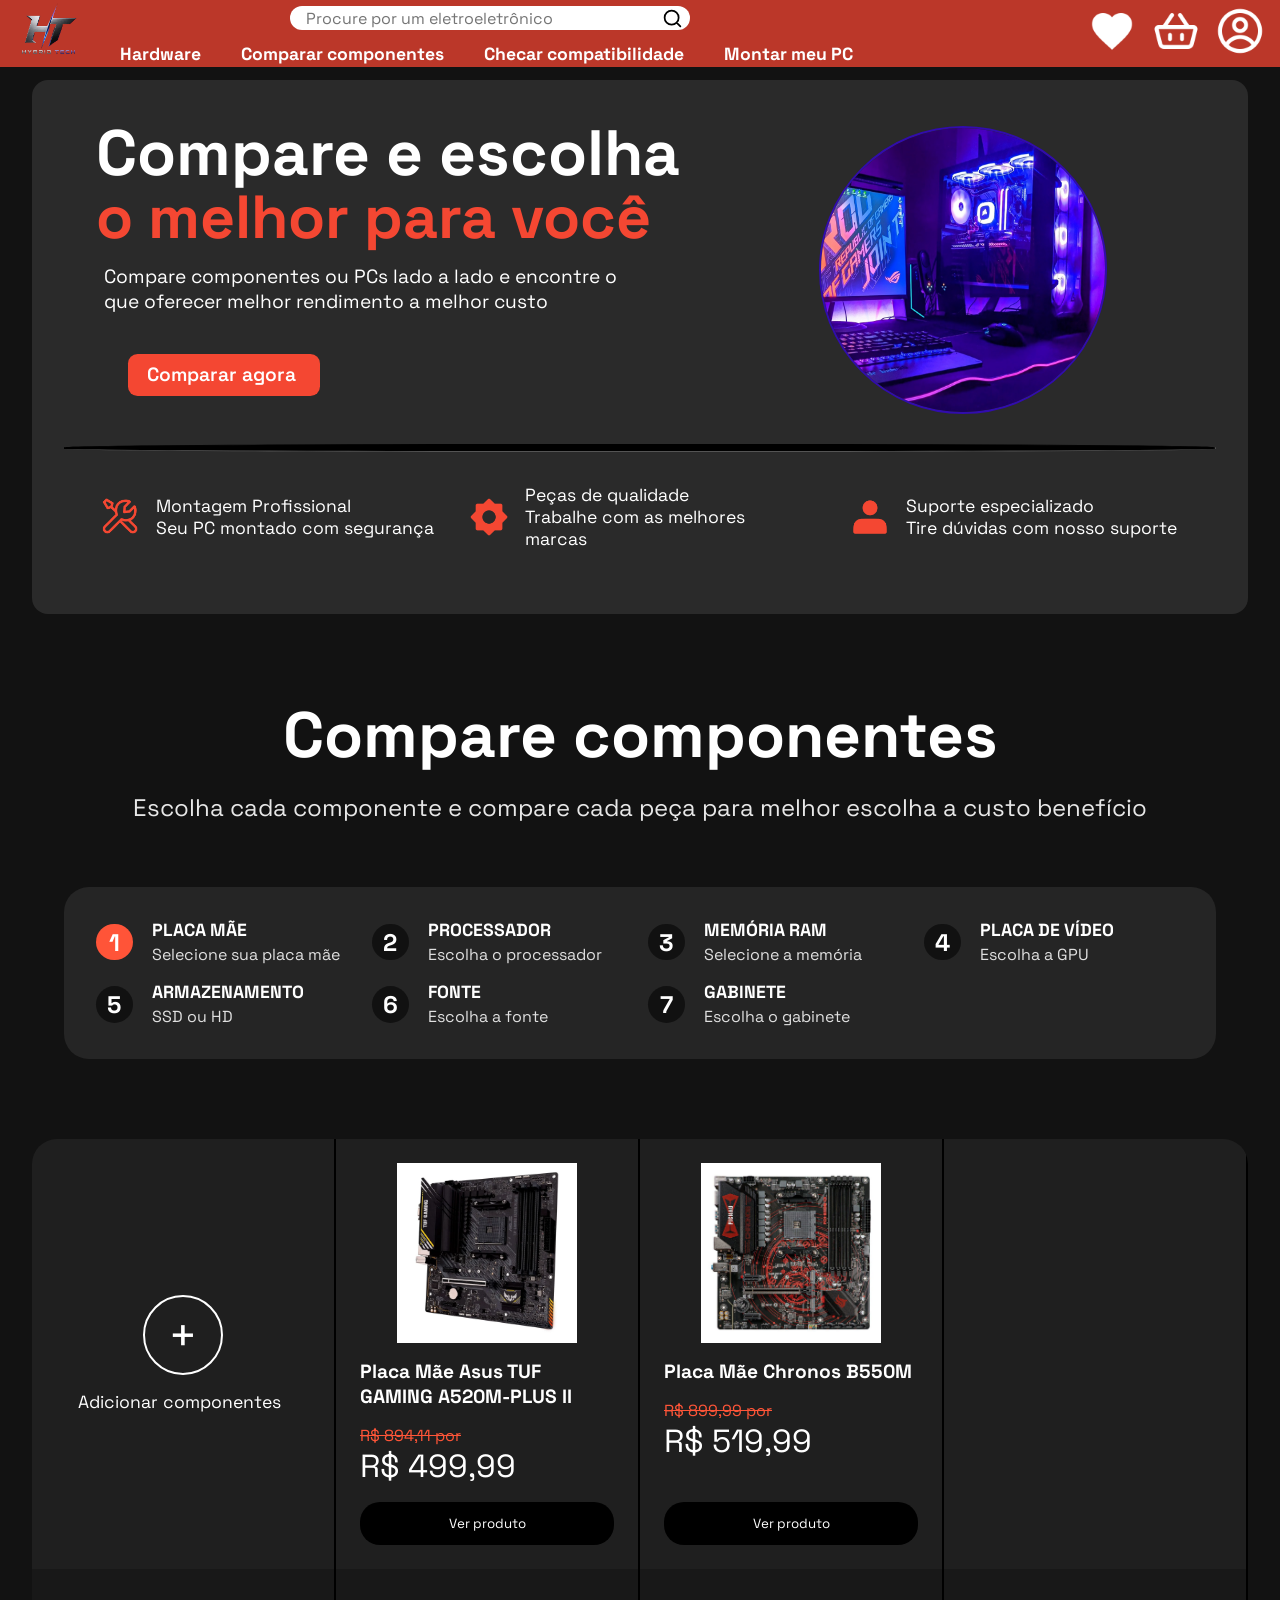
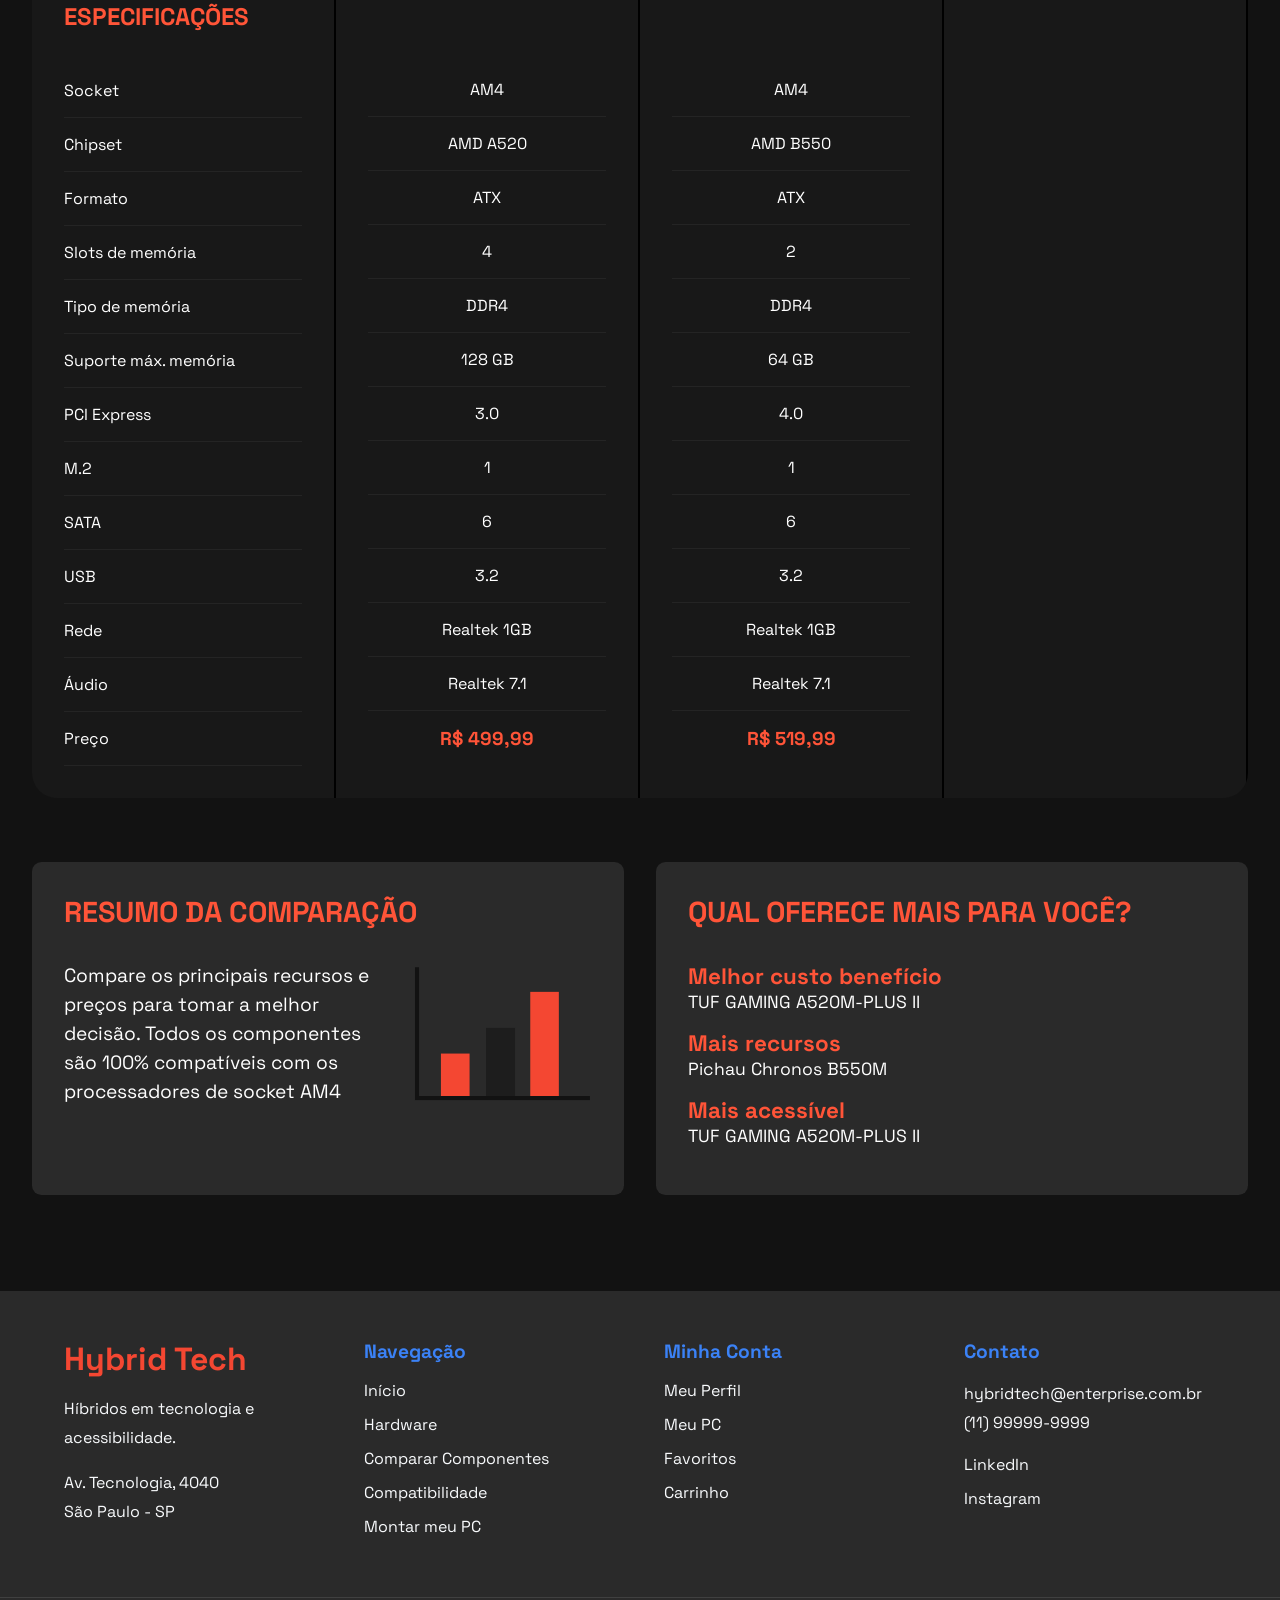
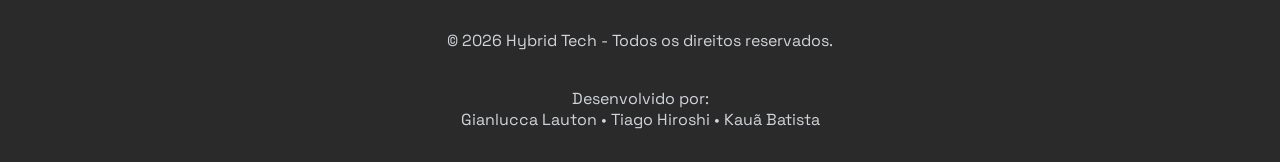
==== pages/comparacao.html @ 7f72a118 "primeiro commit" ====
<!DOCTYPE html>
<html lang="pt-BR">
<head>
    <meta charset="UTF-8">
    <meta name="viewport" content="width=device-width, initial-scale=1.0">
    <title>Comparação de Componentes</title>

    <link rel="preconnect" href="https://fonts.googleapis.com">
<link rel="preconnect" href="https://fonts.gstatic.com" crossorigin>
<link href="https://fonts.googleapis.com/css2?family=Space+Grotesk:wght@300..700&display=swap" rel="stylesheet">

    <link rel="stylesheet" href="../style.css">
    <link rel="stylesheet" href="../css/comparacao-montagem.css">
    <link rel="stylesheet" href="../css/comparacao.css">
    
</head>
<body>

<header>
    <section class="nav-bar">
    
        <div class="logo">
    
            <a href="../index.html"><img src="../icon/hybrid-tech-icon.png" alt="Hybrid Tech Icon"> </a>
        </div>
    
    
        <div class="coluna-nav">
    
            <div class="search">
            <input type="text" placeholder="Procure por um eletroeletrônico">
            <img src="../assets/search.svg" alt="Pesquisar">
            </div>
            <div class="menu">
            <nav>
                <a href="./hardware.html">Hardware</a>
                <a href="./comparacao.html">Comparar componentes</a>
                <a href="./compatibilidade.html">Checar compatibilidade</a>
                <a href="./montagem.html">Montar meu PC</a>
            </nav>
            </div>
    
        </div>
    
    
        <div class="user-shop">
    
            <div class="heart-shop">
                <a href="#lista-de-desejos"> <img src="../assets/heart.png" alt="Lista de Desejos">
    
                </a>
            </div>
    
            <div class="basket-shop">
                <a href="#carrinho-de-compras"> <img src="../assets/shop-basket.png" alt="Carrinho de Compras"></a></div>
    
            <div class="profile-shop">
                <a href="#perfil-do-usuário"> <img src="../assets/profile.png" alt="Perfil do Usuário"></a>
            </div>
    
        </div>
    
    </section>
</header>



<section class="container-content">


<div class="hero-background">

    <div class="hero-sobre">
    
    <div class="hero-texto">
        <h1>Compare e escolha</h1>
        <h2>o melhor para você</h2>
        <p>Compare componentes ou PCs lado a lado e encontre o que oferecer melhor rendimento a melhor custo</p>
    
    
        <div class="hero-botao">
    
        <p>Comparar agora</p>
    
        </div>
    
    
    
    </div>
    
    
    <div class="hero-imagem">
    
        <img src="../images/comparacao-hero.png" alt="Imagem PC">
    
    </div>
    
    
    
    
    </div>
    
<hr>


    <div class="hero-topicos">

        <div class="topico">
            <img src="../assets/montagem.png" alt="Montagem">
            <p>Montagem Profissional<br>Seu PC montado com segurança</p>
        </div>
    

        <div class="topico">
            <img src="../assets/pecas.png" alt="Peças">
            <p>Peças de qualidade<br>Trabalhe com as melhores marcas</p>
        </div>


        <div class="topico">
            <img src="../assets/contato.png" alt="Contato">
            <p>Suporte especializado<br>Tire dúvidas com nosso suporte</p>
        </div>


    </div>
</div>



<section class="comparacao">

    <h1>Compare componentes</h1>

    <p class="subtitulo">
        Escolha cada componente e compare cada peça para melhor escolha a custo benefício
    </p>

    <div class="passos">

        <div class="passo ativo">
            <span>1</span>

            <div>
                <h3>PLACA MÃE</h3>
                <p>Selecione sua placa mãe</p>
            </div>
        </div>

        <div class="passo">
            <span>2</span>

            <div>
                <h3>PROCESSADOR</h3>
                <p>Escolha o processador</p>
            </div>
        </div>

        <div class="passo">
            <span>3</span>

            <div>
                <h3>MEMÓRIA RAM</h3>
                <p>Selecione a memória</p>
            </div>
        </div>

        <div class="passo">
            <span>4</span>

            <div>
                <h3>PLACA DE VÍDEO</h3>
                <p>Escolha a GPU</p>
            </div>
        </div>

        <div class="passo">
            <span>5</span>

            <div>
                <h3>ARMAZENAMENTO</h3>
                <p>SSD ou HD</p>
            </div>
        </div>

        <div class="passo">
            <span>6</span>

            <div>
                <h3>FONTE</h3>
                <p>Escolha a fonte</p>
            </div>
        </div>

        <div class="passo">
            <span>7</span>

            <div>
                <h3>GABINETE</h3>
                <p>Escolha o gabinete</p>
            </div>
        </div>

    </div>


</section>


<section class="comparador">

    <div class="cabecalho-comparacao">

        <div class="card-adicionar">
            <div class="mais">+</div>
            <p>Adicionar componentes</p>
        </div>

        <div class="produto">
            <img src="../images/placa-mae-1.webp" alt="Produto">

            <h3>Placa Mãe Asus TUF GAMING A520M-PLUS II</h3>

            <span class="preco-antigo">R$ 894,11 por</span>

            <span class="preco">R$ 499,99</span>

            <button>Ver produto</button>
        </div>

        <div class="produto">
            <img src="../images/placa-mae-2.webp" alt="Produto">

            <h3>Placa Mãe Chronos B550M</h3>

            <span class="preco-antigo">R$ 899,99 por</span>

            <span class="preco">R$ 519,99</span>

            <button>Ver produto</button>
        </div>

        <div class="slot-vazio"></div>

    </div>

    <div class="tabela-comparacao">

        <div class="especificacoes">
            <h2>ESPECIFICAÇÕES</h2>

            <p>Socket</p>
            <p>Chipset</p>
            <p>Formato</p>
            <p>Slots de memória</p>
            <p>Tipo de memória</p>
            <p>Suporte máx. memória</p>
            <p>PCI Express</p>
            <p>M.2</p>
            <p>SATA</p>
            <p>USB</p>
            <p>Rede</p>
            <p>Áudio</p>
            <p>Preço</p>
        </div>

        <div class="coluna-produto">

            <div class="espaco-vazio"></div>

            <p>AM4</p>
            <p>AMD A520</p>
            <p>ATX</p>
            <p>4</p>
            <p>DDR4</p>
            <p>128 GB</p>
            <p>3.0</p>
            <p>1</p>
            <p>6</p>
            <p>3.2</p>
            <p>Realtek 1GB</p>
            <p>Realtek 7.1</p>

            <h3>R$ 499,99</h3>
        </div>

        <div class="coluna-produto">

            <div class="espaco-vazio"></div>

            <p>AM4</p>
            <p>AMD B550</p>
            <p>ATX</p>
            <p>2</p>
            <p>DDR4</p>
            <p>64 GB</p>
            <p>4.0</p>
            <p>1</p>
            <p>6</p>
            <p>3.2</p>
            <p>Realtek 1GB</p>
            <p>Realtek 7.1</p>

            <h3>R$ 519,99</h3>
        </div>

        <div class="coluna-vazia"></div>

    </div>

</section>


<section class="resultado-comparacao">

    <div class="resultado-card">

        <h2>RESUMO DA COMPARAÇÃO</h2>

        <div class="resultado-conteudo">

            <p>
                Compare os principais recursos e preços
                para tomar a melhor decisão. Todos os
                componentes são 100% compatíveis com
                os processadores de socket AM4
            </p>

            <img src="../images/grafico.png" alt="Gráfico">

        </div>

    </div>

    <div class="resultado-card">

        <h2>QUAL OFERECE MAIS PARA VOCÊ?</h2>

        <div class="resultado-vencedores">

            <h3>Melhor custo benefício</h3>
            <p>TUF GAMING A520M-PLUS II</p>

            <h3>Mais recursos</h3>
            <p>Pichau Chronos B550M</p>

            <h3>Mais acessível</h3>
            <p>TUF GAMING A520M-PLUS II</p>

        </div>

    </div>

</section>



</section>

<footer>

    <div class="footer-container">

        <div class="footer-coluna">
            <h2>Hybrid Tech</h2>

            <p>
                Híbridos em tecnologia e acessibilidade.
            </p>

            <p class="footer-endereco">
                Av. Tecnologia, 4040<br>
                São Paulo - SP
            </p>
        </div>

        <div class="footer-coluna">
            <h3>Navegação</h3>

            <a href="./index.html">Início</a>
            <a href="./pages/hardware.html">Hardware</a>
            <a href="./pages/comparacao.html">Comparar Componentes</a>
            <a href="./pages/compatibilidade.html">Compatibilidade</a>
            <a href="./pages/montagem.html">Montar meu PC</a>
        </div>

        <div class="footer-coluna">
            <h3>Minha Conta</h3>

            <a href="#">Meu Perfil</a>
            <a href="#">Meu PC</a>
            <a href="#">Favoritos</a>
            <a href="#">Carrinho</a>
        </div>

        <div class="footer-coluna">
            <h3>Contato</h3>

            <p>hybridtech@enterprise.com.br</p>
            <p>(11) 99999-9999</p>

            <div class="footer-redes">
                <a href="#">LinkedIn</a>
                <a href="#">Instagram</a>
            </div>
        </div>

    </div>

    <div class="footer-bottom">

        <p>
            © 2026 Hybrid Tech - Todos os direitos reservados.
        </p>
<br>
        <p>
            Desenvolvido por: <br>
            Gianlucca Lauton • Tiago Hiroshi • Kauã Batista
        </p>

    </div>

</footer>

</body>
</html>
---- style.css ----
*{
    margin: 0;
    padding: 0;
    box-sizing: border-box;
    font-family: 'Space Grotesk', sans-serif;
}

.container-content{
    padding-top: 4.5rem;
}

.nav-bar{
    width: 100%;
    height: 4.2rem;

    padding: 0 1rem;

    display: flex;

    background-color: rgba(244, 69, 50, 0.75);

    position: fixed
}



.logo{
    flex-shrink: 0;
}

.logo img{
    width: 4rem;
}



.search{
    margin-left: 2rem;
    margin-top: .2rem;
    flex-shrink: 0;
}

.search input{
    width: 25rem;
    height: 1.5rem;

    border: none;
    outline: none;

    border-radius: 30px;

    padding: 0 3rem 0 1rem;
    font-size: 1rem;
}

.search img{
    width: 1.3rem;
    position: relative;
    bottom: -.3rem;
    left: -2rem;
    
        cursor: pointer;
}


.menu{
    flex: 1;
    display: flex;
    justify-content: center;
    margin: 0 40px;
}

.menu nav{
    display: flex;
    gap: 40px;
    align-items: center;
}

.menu nav a{
    text-decoration: none;
    color: #ffffff;

    font-size: 1.1rem;
    font-weight: 800;

    white-space: nowrap;

    transition-duration: .3s;
}

.menu nav a:hover{

    color: #c21300;

    transition-duration: .3s;
}


.coluna-nav{
    display: flex;
    flex-direction: column;
    align-items: center;
    gap: .7rem;
}

/* Ícones */

.user-shop{
    display: flex;
    align-items: center;
    gap: 1rem;
    
margin-left: auto;


    flex-shrink: 0;
}


.user-shop img{
    width: 3rem;
    height: 3rem;
}

.container-content{
    color: #ffffff;
}

/* HERO */


.hero-sobre{
    display: flex;
    align-items: center;
    
    
}

.hero-background{
padding: 2rem;
    margin: 2rem;
    margin-top: .5rem;

    background-color: #2A2A2A;
    border-radius: 1rem;
}

.hero-sobre h1{
    font-size: 4rem;
}

.hero-sobre h2{
    margin-top: -1rem;
    font-size: 3.8rem;
    color: #F44732;
}

.hero-sobre p{
    margin: .5rem;
    font-size: 1.2rem;
    width: 80%;
}



.hero-botao{
    width: 12rem;
    height: 2.6rem;

    background-color: #F44732;

    display: flex;
    justify-content: center;
    align-items: center;

    font-weight: 600;

    border-radius: .6rem;

    margin: 2rem;

    cursor: pointer;

     transition-duration: .3s;
}

.hero-botao:hover{
    background-color: #712017;

    transition-duration: .3s;
}

.hero-texto{
    display: flex;
    flex-direction: column;

    width: 60%;
    margin-left: 2rem;
}

.hero-imagem img{
    display: flex;
margin-left: 2rem;

    width: 18rem;
    height: 18rem;
    border-radius: 100%;

    border: #310cad .18rem solid;
}

hr{
margin-top: 1rem;

padding: .2rem;
border-radius: 40%;

color: #000000;
background-color: #000000;
border-color: #000000;
    width: 100%;

}

.hero-topicos{
    display: grid;
    grid-template-columns: repeat(3, 1fr);

    font-size: 1.1rem;

    place-items: center;
    gap: 2rem;

    margin: 2rem;
}

.topico{
    display: flex;
    align-items: center;
    gap: 1rem;
}

.topico img{
    width: 2.5rem;
    height: 2.5rem;

    object-fit: cover;

    filter: brightness(0) saturate(100%) invert(52%) sepia(86%) saturate(5752%) hue-rotate(345deg) brightness(101%) contrast(91%);
}



footer{
    margin-top: 6rem;

    background: #2A2A2A;

    color: #F8FAFC;
}

.footer-container{
    width: 90%;
    margin: 0 auto;

    padding: 3rem 0;

    display: grid;
    grid-template-columns: repeat(auto-fit, minmax(220px, 1fr));

    gap: 3rem;
}

.footer-coluna h2{
    color: #F44732;

    font-size: 2rem;

    margin-bottom: 1rem;
}

.footer-coluna h3{
    color: #3B82F6;

    margin-bottom: 1rem;

    font-size: 1.2rem;
}

.footer-coluna p{
    color: #F8FAFC;

    line-height: 1.8;
}

.footer-coluna a{
    display: block;

    text-decoration: none;

    color: #F8FAFC;

    margin-bottom: .8rem;

    transition: .3s;
}

.footer-coluna a:hover{
    color: #F44732;
    transform: translateX(5px);
}

.footer-endereco{
    margin-top: 1rem;
}

.footer-redes{
    margin-top: 1rem;
}

.footer-bottom{
    border-top: 1px solid rgba(255,255,255,.1);

    padding: 1.5rem;

    text-align: center;
}

.footer-bottom p{
    color: #d1d5db;

    margin: .5rem 0;
}




/* responsividade */

@media (max-width: 768px){


    .container-content{
        padding-top: 1rem;
    }

    .nav-bar{
        position: static;
        height: auto;

        flex-direction: column;
        align-items: stretch;

        padding: 1rem;
    }



    .user-shop{
        order: -1;

        width: 100%;

        display: flex;
        justify-content: flex-end;

        gap: 1rem;

    }

    .user-shop img{
        width: 2rem;
        height: 2rem;
    }


    .logo{
        display: flex;
        justify-content: center;

    }

    .logo img{
        width: 6rem;
    }



    .coluna-nav{
        width: 100%;
        align-items: center;
    }

    .search{
        width: 95%;
        
    }

    .search input{
        width: 90%;
        max-width: 20rem;
    }

    

    .menu nav{

        display: flex;
        flex-direction: column;

        gap: .6rem;

        text-align: center;
    }

    .menu nav a{
        font-size: 1rem;
    }



    /* HERO */

.hero-background{
    padding: 1rem;
}

.hero-sobre{
    display: flex;
    flex-direction: column;
    align-items: center;
    text-align: center;

    gap: 2rem;
}

.hero-texto{
    width: 95%;
    margin: 0px;
}

.hero-texto h1{
    font-size: 2.5rem;
    line-height: 1;

    margin-bottom: 1rem;
    margin-top: .5rem;
}

.hero-texto h2{
    font-size: 2rem;
    line-height: 1.1;
}

.hero-texto p{
    font-size: 1.1rem;

    width: 100%;

}

.hero-botao{
    margin: 1rem auto 0 auto;
}

/* IMAGEM */

.hero-imagem{
    display: flex;
    justify-content: center;

}

.hero-imagem img{
    width: 14rem;
    height: 13.5rem;

    margin: 0px;
}

/* TÓPICOS */

.hero-topicos{
    display: flex;
    flex-direction: column;


    gap: 1.5rem;

    margin: 2rem 0;
}

.topico{
    display: flex;
    align-items: center;

    gap: 1rem;

    width: 100%;
}

.topico img{
    width: 2rem;
    height: 2rem;

    flex-shrink: 0;
}

.topico p{
    font-size: 0.8rem;
    line-height: 1.4;
}

/* LINHA */

.hero-background hr{
    margin: 2rem 0;
}



    .footer-container{
        grid-template-columns: 1fr;

        text-align: center;
    }

    .footer-coluna a:hover{
        transform: none;
    }


}
---- css/comparacao-montagem.css ----
body{
    background-color: #121212;
}
---- css/comparacao.css ----
.comparacao{
    width: 90%;
    margin: 5rem auto;
    text-align: center;
}

.comparacao h1{
    color: #ffffff;
    font-size: 4rem;
    margin-bottom: 1rem;
}

.subtitulo{
    color: #e7e7e7;
    font-size: 1.5rem;
    margin-bottom: 4rem;
}

.passos{
    background: #252525;

    border-radius: 25px;

    padding: 2rem;

    display: grid;
    grid-template-columns: repeat(auto-fit, minmax(14rem, 1fr));
    
    gap: 1rem;

    flex-wrap: wrap;
}

.passo{
    display: flex;
    align-items: center;
    gap: 1.2rem;

}

.passo span{
    width: 2.3rem;
    height: 2.3rem;

    display: flex;
    align-items: center;
    justify-content: center;

    border-radius: 50%;

    background: #111;
    color: #ffffff;

    font-size: 1.5rem;
    font-weight: bold;

    cursor: pointer;
}

.passo h3{
    color: #ffffff;
    font-size: 1.1rem;
    margin-bottom: .2rem;

    text-align: left;
}

.passo p{
    color: #e0e0e0;
    font-size: 1rem;
    text-align: left;
}

.passo.ativo span{
    background: #ff5438;
}



.comparador{
    width: 95%;
    margin: 4rem auto;
}

/* TOPO */

.cabecalho-comparacao{
    display: grid;
    grid-template-columns: repeat(4, 1fr);

    background: #1f1f1f;

    border-radius: 25px 25px 0 0;

    overflow: hidden;
}

.card-adicionar,
.produto,
.slot-vazio{
    padding: 1.5rem;

    min-height: 320px;

    border-right: 2px solid #000;
}

.produto{
    display: flex;
    flex-direction: column;
}

.produto img{
    width: 180px;
    height: 180px;

    object-fit: contain;

    margin: 0 auto;
}

.produto h3{
    color: white;
    font-size: 1.2rem;
    margin: 1rem 0;
}

.preco-antigo{
    color: #ff5538;
    text-decoration: line-through;
}

.preco{
    margin-bottom: 1rem;
    color: #ffffff;
    font-size: 2rem;
}

.produto button{
    margin-top: auto;

    background: #000;
    color: #ffffff;

    border: none;
    border-radius: 20px;

    padding: .8rem;

    cursor: pointer;
}

.card-adicionar{
    display: flex;
    flex-direction: column;
    align-items: center;
    justify-content: center;
    

    color: #ffffff;
}

.card-adicionar p{
    margin-top: 1rem;
    margin-left: -.5rem;

    text-align: center;
    font-size: 1.1rem;}

.mais{
    width: 80px;
    height: 80px;

    border: 2px solid white;
    border-radius: 50%;

    display: flex;
    align-items: center;
    justify-content: center;

    cursor: pointer;
    font-size: 3rem;
}

/* TABELA */

.tabela-comparacao{
    display: grid;
    grid-template-columns: repeat(4, 1fr);

    background: #181818;

    border-radius: 0 0 25px 25px;

    overflow: hidden;
}

.especificacoes,
.coluna-produto,
.coluna-vazia{
    padding: 2rem;

    border-right: 2px solid #000;
}

.especificacoes h2{
    color: #ff5538;
    margin-bottom: 2rem;
}

.especificacoes p,
.coluna-produto p{
    color: #ffffff;

    padding: 1rem 0;

    border-bottom: 1px solid rgba(255,255,255,.05);
}

.coluna-produto{
    text-align: center;
}

.coluna-produto h3{
    color: #ff5438;
    margin: 1rem;
}

.espaco-vazio{
    height: 3.9rem;
}


.resultado-comparacao{
    width: 95%;
    margin: 4rem auto;

    display: grid;
    grid-template-columns: repeat(2, 1fr);

    gap: 2rem;
}

.resultado-card{
    background: #2A2A2A;

    border-radius: .6rem;

    padding: 2rem;
}

.resultado-card h2{
    color: #ff5438;

    font-size: 1.8rem;

    margin-bottom: 2rem;
}

.resultado-conteudo{
    display: flex;
    justify-content: space-between;
    align-items: center;

    gap: 2rem;
}

.resultado-conteudo p{
    color: #ffffff;

    font-size: 1.2rem;
    line-height: 1.5;

    max-width: 60%;
}

.resultado-conteudo img{
    width: 180px;
    height: auto;
}

.resultado-vencedores h3{
    color: #ff5438;

    font-size: 1.4rem;

    margin-top: 1rem;
}

.resultado-vencedores p{
    color: #ffffff;

    font-size: 1.1rem;

    margin-bottom: 1rem;
}



/* responsividade */

@media (max-width: 768px){

    .comparacao h1{
        font-size: 2.5rem;
    }

    .subtitulo{
        font-size: 1rem;
    }

    .passos{
        flex-direction: column;
        align-items: flex-start;
    }

    .passo{
        width: 100%;
    }



    .comparador{
        width: 100%;
        padding: 1rem;
    }

    /* área rolável */

    .comparador-scroll{
        overflow-x: auto;
        overflow-y: hidden;

        -webkit-overflow-scrolling: touch;
    }



    .cabecalho-comparacao,
    .tabela-comparacao{
        min-width: 900px;
    }

    /* cards menores */

    .produto img{
        width: 120px;
        height: 120px;
    }

    .produto h3{
        font-size: .9rem;
    }

    .preco{
        font-size: 1.4rem;
    }

    .produto button{
        
        font-size: .9rem;
    }

    /* coluna de specs */

    .especificacoes h2{
        font-size: 1.2rem;
    }

    .especificacoes p,
    .coluna-produto p{
        font-size: .9rem;
        padding: .8rem 0;
    }

    .mais{
        width: 55px;
        height: 55px;

        font-size: 2rem;
    }

.espaco-vazio{
    height: 3.5rem;
}



.resultado-comparacao{
    grid-template-columns: 1fr;
}

.resultado-card h2{
    font-size: 1.8rem;
}

.resultado-conteudo{
    flex-direction: column;
    text-align: center;
}

.resultado-conteudo p{
    max-width: 100%;
    font-size: 1rem;
}

.resultado-conteudo img{
    width: 120px;
}

.resultado-vencedores h3{
    font-size: 1.4rem;
}

.resultado-vencedores p{
    font-size: 1rem;
}

}
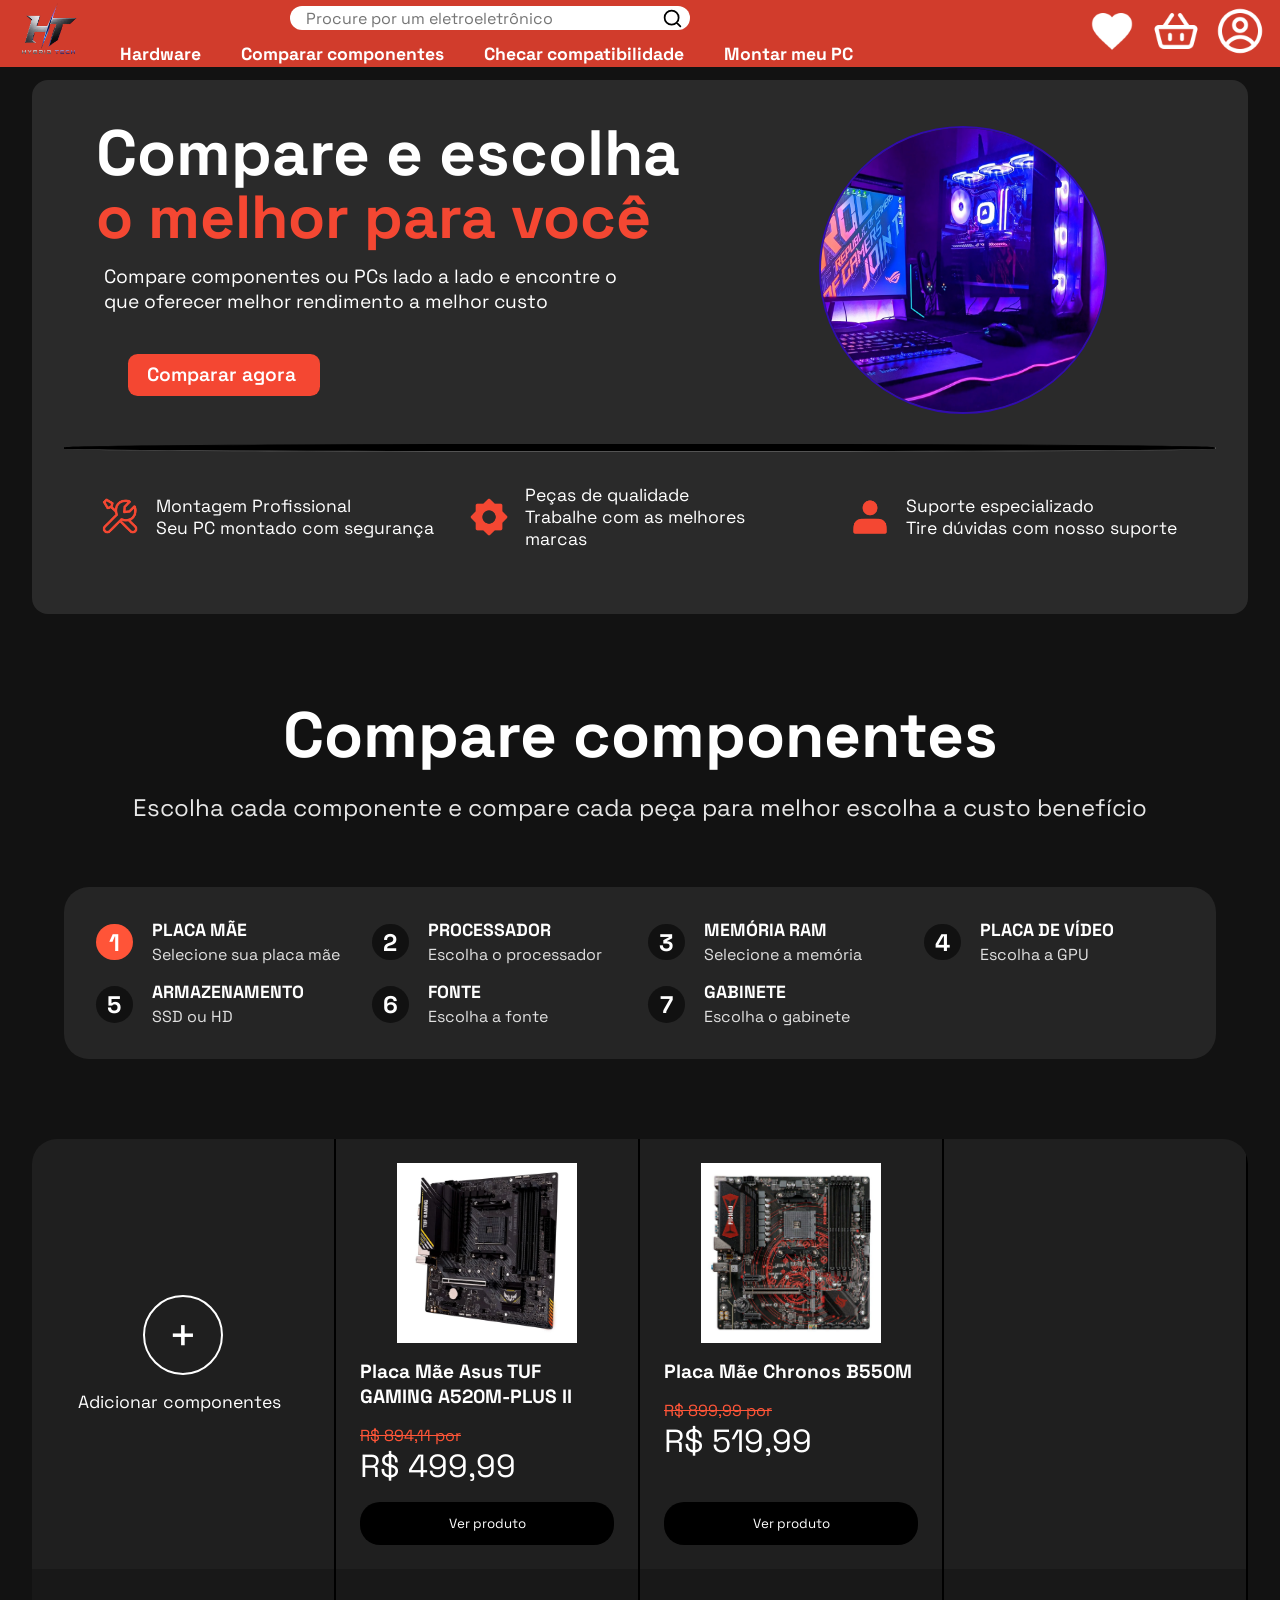
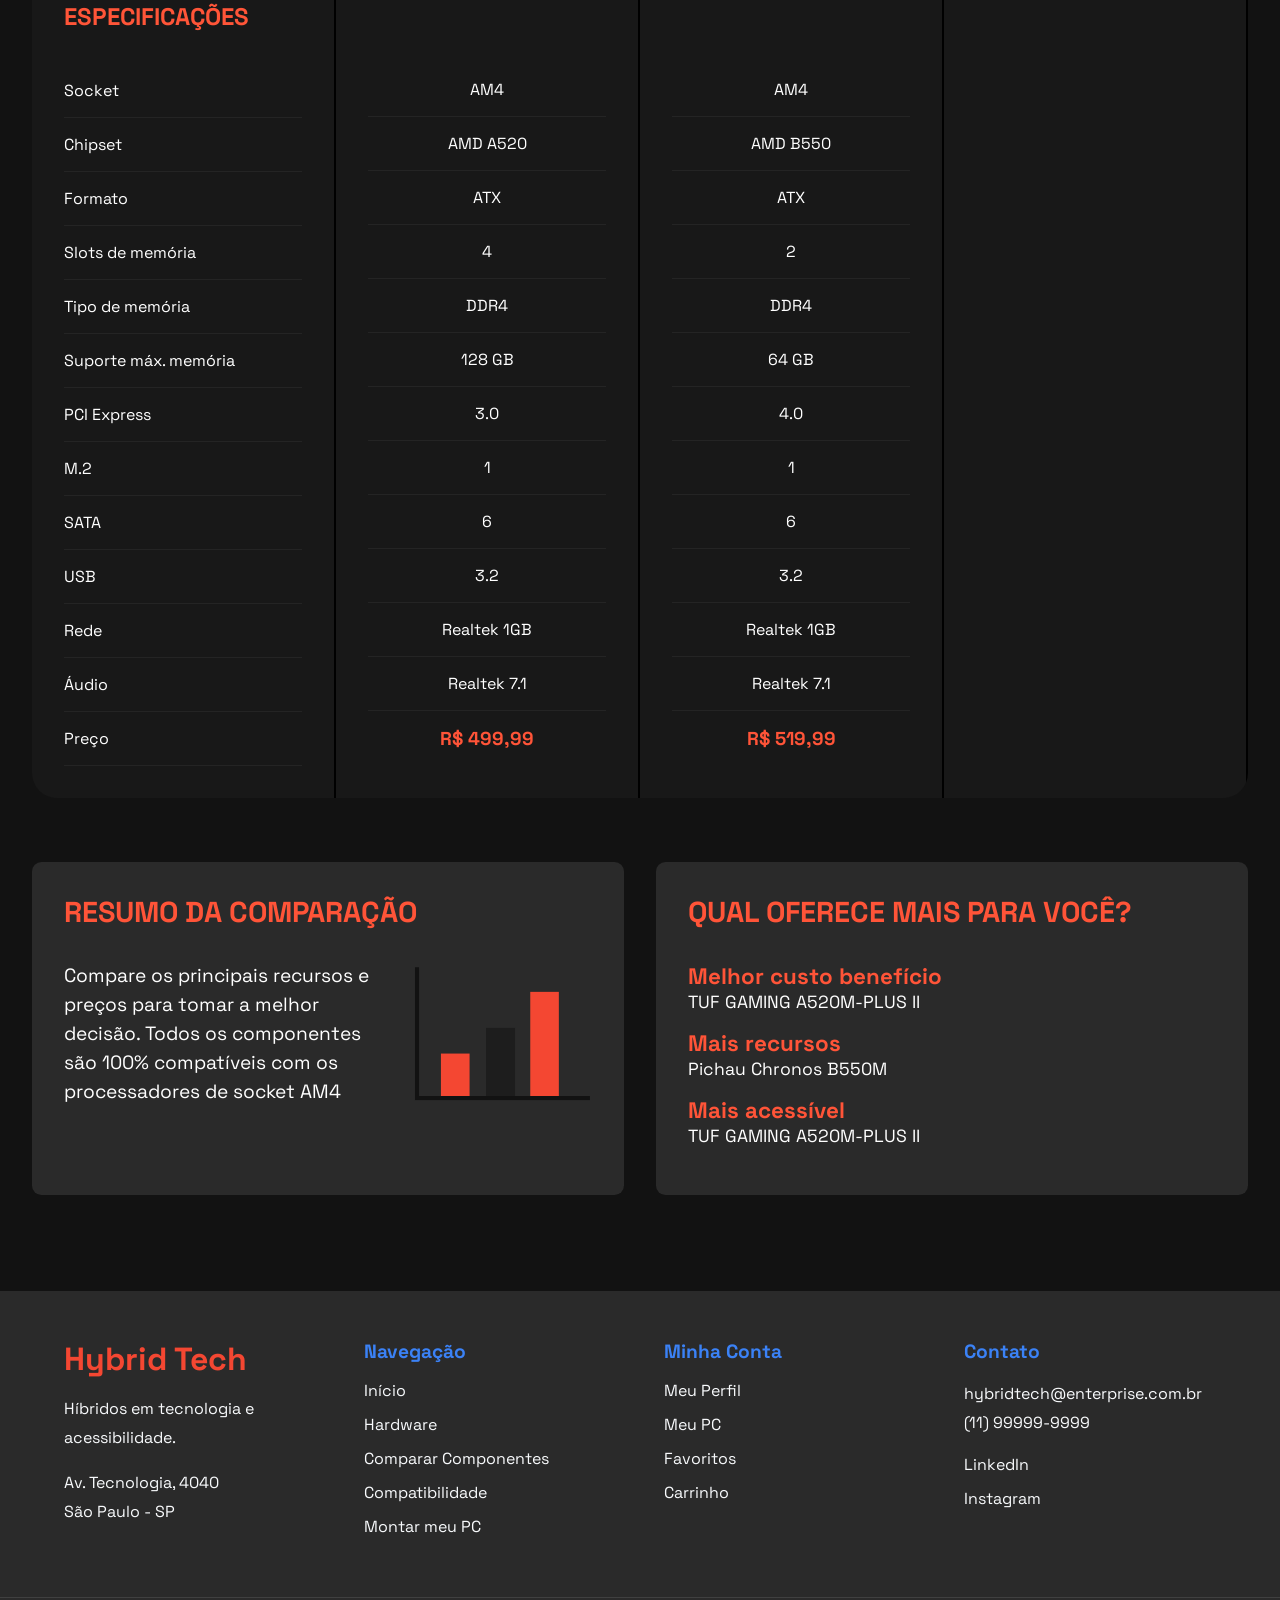
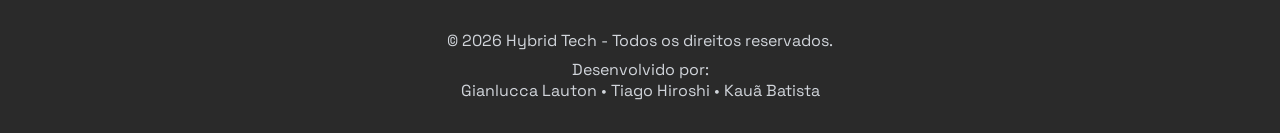
==== commit 3dfdd9a9: "add responsive selling-page; hover e fixes" ====
--- a/pages/comparacao.html
+++ b/pages/comparacao.html
@@ -209,144 +209,107 @@
 
 <section class="comparador">
 
-    <div class="cabecalho-comparacao">
-
-        <div class="card-adicionar">
-            <div class="mais">+</div>
-            <p>Adicionar componentes</p>
-        </div>
-
-        <div class="produto">
-            <img src="../images/placa-mae-1.webp" alt="Produto">
-
-            <h3>Placa Mãe Asus TUF GAMING A520M-PLUS II</h3>
-
-            <span class="preco-antigo">R$ 894,11 por</span>
-
-            <span class="preco">R$ 499,99</span>
-
-            <button>Ver produto</button>
-        </div>
-
-        <div class="produto">
-            <img src="../images/placa-mae-2.webp" alt="Produto">
-
-            <h3>Placa Mãe Chronos B550M</h3>
-
-            <span class="preco-antigo">R$ 899,99 por</span>
-
-            <span class="preco">R$ 519,99</span>
-
-            <button>Ver produto</button>
-        </div>
-
-        <div class="slot-vazio"></div>
-
-    </div>
-
-    <div class="tabela-comparacao">
-
-        <div class="especificacoes">
-            <h2>ESPECIFICAÇÕES</h2>
-
-            <p>Socket</p>
-            <p>Chipset</p>
-            <p>Formato</p>
-            <p>Slots de memória</p>
-            <p>Tipo de memória</p>
-            <p>Suporte máx. memória</p>
-            <p>PCI Express</p>
-            <p>M.2</p>
-            <p>SATA</p>
-            <p>USB</p>
-            <p>Rede</p>
-            <p>Áudio</p>
-            <p>Preço</p>
-        </div>
-
-        <div class="coluna-produto">
-
-            <div class="espaco-vazio"></div>
-
-            <p>AM4</p>
-            <p>AMD A520</p>
-            <p>ATX</p>
-            <p>4</p>
-            <p>DDR4</p>
-            <p>128 GB</p>
-            <p>3.0</p>
-            <p>1</p>
-            <p>6</p>
-            <p>3.2</p>
-            <p>Realtek 1GB</p>
-            <p>Realtek 7.1</p>
-
-            <h3>R$ 499,99</h3>
-        </div>
-
-        <div class="coluna-produto">
-
-            <div class="espaco-vazio"></div>
-
-            <p>AM4</p>
-            <p>AMD B550</p>
-            <p>ATX</p>
-            <p>2</p>
-            <p>DDR4</p>
-            <p>64 GB</p>
-            <p>4.0</p>
-            <p>1</p>
-            <p>6</p>
-            <p>3.2</p>
-            <p>Realtek 1GB</p>
-            <p>Realtek 7.1</p>
-
-            <h3>R$ 519,99</h3>
-        </div>
-
-        <div class="coluna-vazia"></div>
-
-    </div>
-
-</section>
-
-
-<section class="resultado-comparacao">
-
-    <div class="resultado-card">
-
-        <h2>RESUMO DA COMPARAÇÃO</h2>
-
-        <div class="resultado-conteudo">
-
-            <p>
-                Compare os principais recursos e preços
-                para tomar a melhor decisão. Todos os
-                componentes são 100% compatíveis com
-                os processadores de socket AM4
-            </p>
-
-            <img src="../images/grafico.png" alt="Gráfico">
-
-        </div>
-
-    </div>
-
-    <div class="resultado-card">
-
-        <h2>QUAL OFERECE MAIS PARA VOCÊ?</h2>
-
-        <div class="resultado-vencedores">
-
-            <h3>Melhor custo benefício</h3>
-            <p>TUF GAMING A520M-PLUS II</p>
-
-            <h3>Mais recursos</h3>
-            <p>Pichau Chronos B550M</p>
-
-            <h3>Mais acessível</h3>
-            <p>TUF GAMING A520M-PLUS II</p>
-
+    <div class="comparador-scroll">
+
+        <div class="cabecalho-comparacao">
+            <div class="card-adicionar">
+                <div class="mais">+</div>
+                <p>Adicionar componentes</p>
+            </div>
+            <div class="produto">
+                <img src="../images/placa-mae-1.webp" alt="Produto">
+                <h3>Placa Mãe Asus TUF GAMING A520M-PLUS II</h3>
+                <span class="preco-antigo">R$ 894,11 por</span>
+                <span class="preco">R$ 499,99</span>
+                <button>Ver produto</button>
+            </div>
+            <div class="produto">
+                <img src="../images/placa-mae-2.webp" alt="Produto">
+                <h3>Placa Mãe Chronos B550M</h3>
+                <span class="preco-antigo">R$ 899,99 por</span>
+                <span class="preco">R$ 519,99</span>
+                <button>Ver produto</button>
+            </div>
+            <div class="slot-vazio"></div>
+        </div>
+        <div class="tabela-comparacao">
+            <div class="especificacoes">
+                <h2>ESPECIFICAÇÕES</h2>
+                <p>Socket</p>
+                <p>Chipset</p>
+                <p>Formato</p>
+                <p>Slots de memória</p>
+                <p>Tipo de memória</p>
+                <p>Suporte máx. memória</p>
+                <p>PCI Express</p>
+                <p>M.2</p>
+                <p>SATA</p>
+                <p>USB</p>
+                <p>Rede</p>
+                <p>Áudio</p>
+                <p>Preço</p>
+            </div>
+            <div class="coluna-produto">
+                <div class="espaco-vazio"></div>
+                <p>AM4</p>
+                <p>AMD A520</p>
+                <p>ATX</p>
+                <p>4</p>
+                <p>DDR4</p>
+                <p>128 GB</p>
+                <p>3.0</p>
+                <p>1</p>
+                <p>6</p>
+                <p>3.2</p>
+                <p>Realtek 1GB</p>
+                <p>Realtek 7.1</p>
+                <h3>R$ 499,99</h3>
+            </div>
+            <div class="coluna-produto">
+                <div class="espaco-vazio"></div>
+                <p>AM4</p>
+                <p>AMD B550</p>
+                <p>ATX</p>
+                <p>2</p>
+                <p>DDR4</p>
+                <p>64 GB</p>
+                <p>4.0</p>
+                <p>1</p>
+                <p>6</p>
+                <p>3.2</p>
+                <p>Realtek 1GB</p>
+                <p>Realtek 7.1</p>
+                <h3>R$ 519,99</h3>
+            </div>
+            <div class="coluna-vazia"></div>
+        </div>
+        
+        </section>
+        
+        
+        <section class="resultado-comparacao">
+        <div class="resultado-card">
+            <h2>RESUMO DA COMPARAÇÃO</h2>
+            <div class="resultado-conteudo">
+                <p>
+                    Compare os principais recursos e preços
+                    para tomar a melhor decisão. Todos os
+                    componentes são 100% compatíveis com
+                    os processadores de socket AM4
+                </p>
+                <img src="../images/grafico.png" alt="Gráfico">
+            </div>
+        </div>
+        <div class="resultado-card">
+            <h2>QUAL OFERECE MAIS PARA VOCÊ?</h2>
+            <div class="resultado-vencedores">
+                <h3>Melhor custo benefício</h3>
+                <p>TUF GAMING A520M-PLUS II</p>
+                <h3>Mais recursos</h3>
+                <p>Pichau Chronos B550M</p>
+                <h3>Mais acessível</h3>
+                <p>TUF GAMING A520M-PLUS II</p>
+            </div>
         </div>
 
     </div>
@@ -412,7 +375,6 @@
         <p>
             © 2026 Hybrid Tech - Todos os direitos reservados.
         </p>
-<br>
         <p>
             Desenvolvido por: <br>
             Gianlucca Lauton • Tiago Hiroshi • Kauã Batista
--- a/style.css
+++ b/style.css
@@ -17,7 +17,7 @@
 
     display: flex;
 
-    background-color: rgba(244, 69, 50, 0.75);
+    background-color: rgba(244, 69, 50, .85);
 
     position: fixed
 }
@@ -90,7 +90,7 @@
 
 .menu nav a:hover{
 
-    color: #c21300;
+    color: #d8301d;
 
     transition-duration: .3s;
 }
--- a/css/comparacao.css
+++ b/css/comparacao.css
@@ -1,3 +1,11 @@
+.menu nav a:hover{
+
+    color: #3B82F6;
+
+    transition-duration: .3s;
+}
+
+
 .comparacao{
     width: 90%;
     margin: 5rem auto;
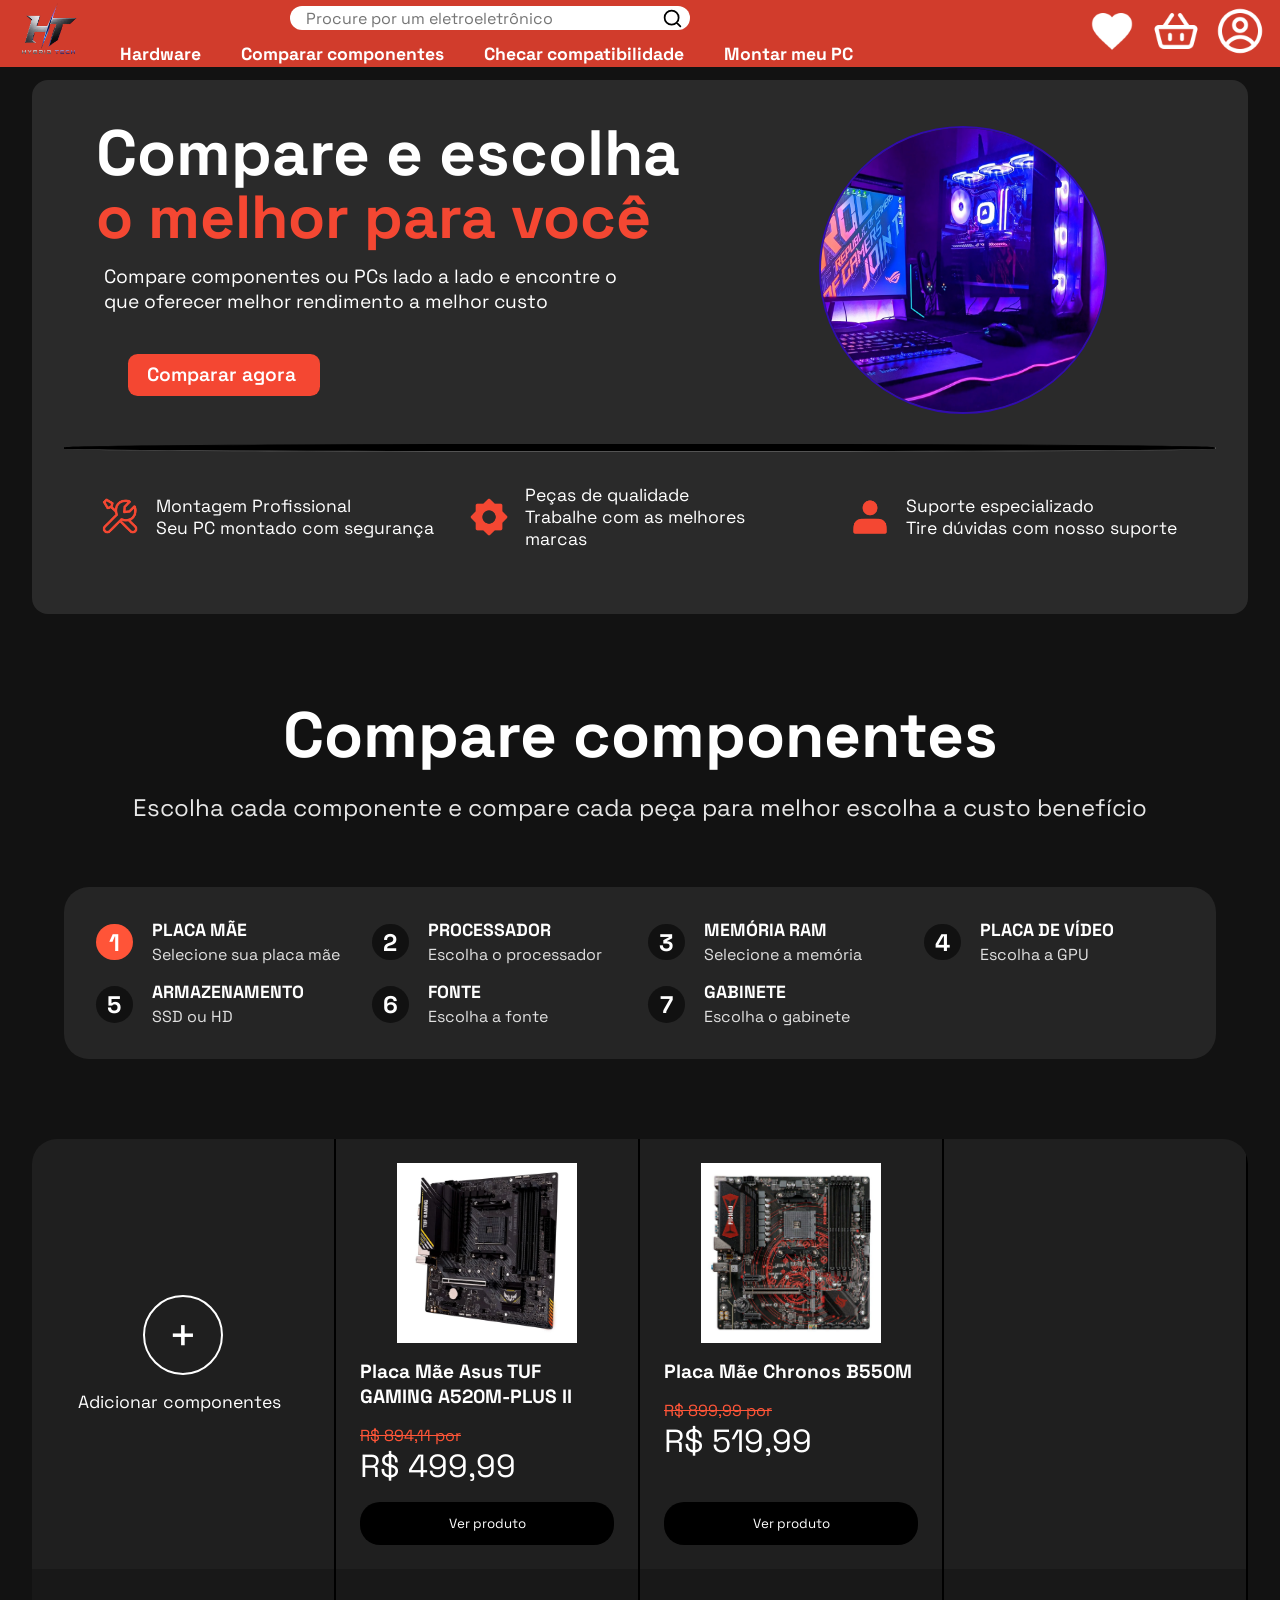
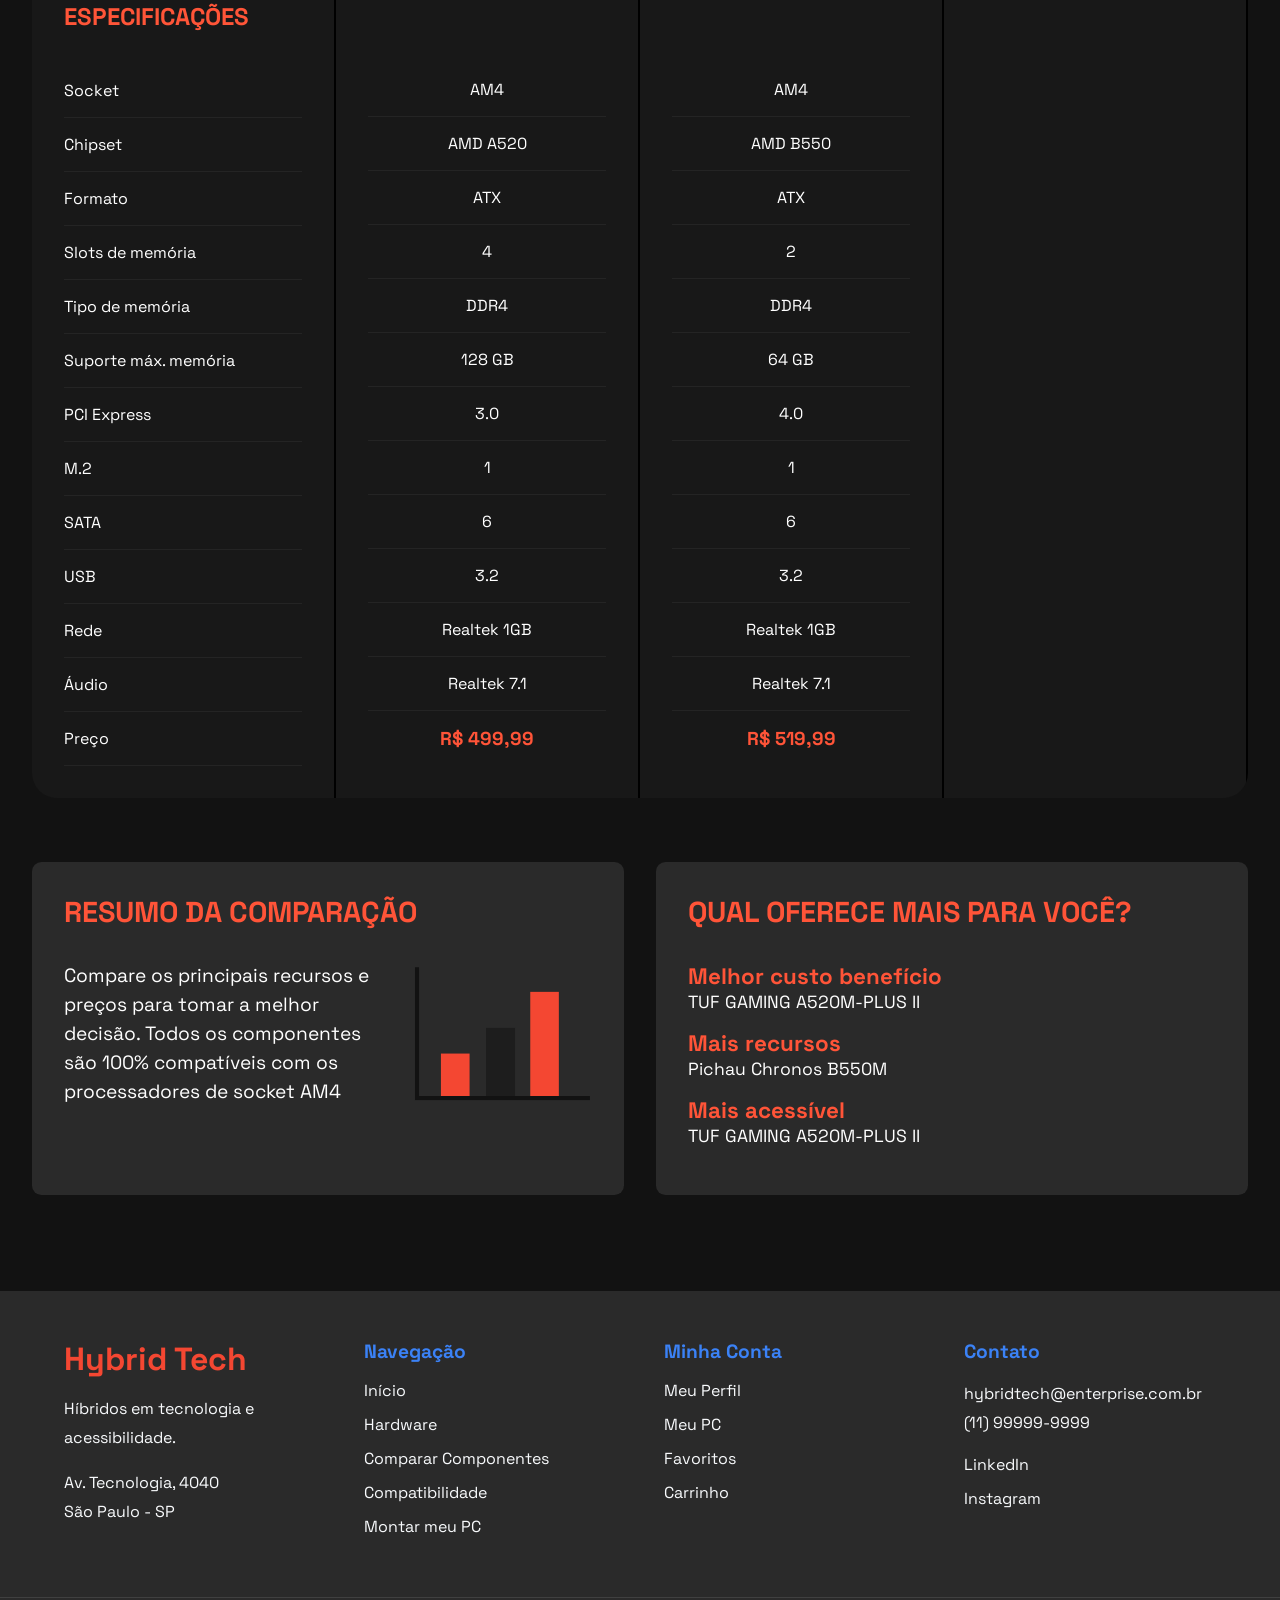
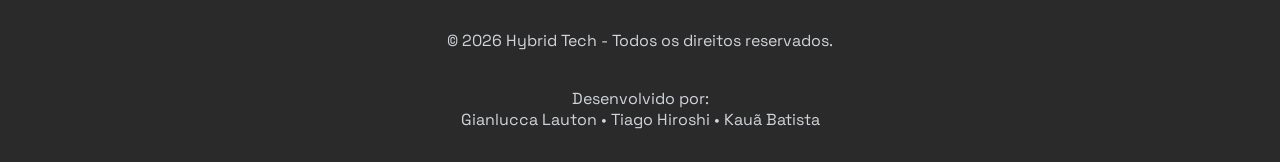
==== commit 083121ea: "back" ====
--- a/pages/comparacao.html
+++ b/pages/comparacao.html
@@ -375,6 +375,7 @@
         <p>
             © 2026 Hybrid Tech - Todos os direitos reservados.
         </p>
+<br>
         <p>
             Desenvolvido por: <br>
             Gianlucca Lauton • Tiago Hiroshi • Kauã Batista
